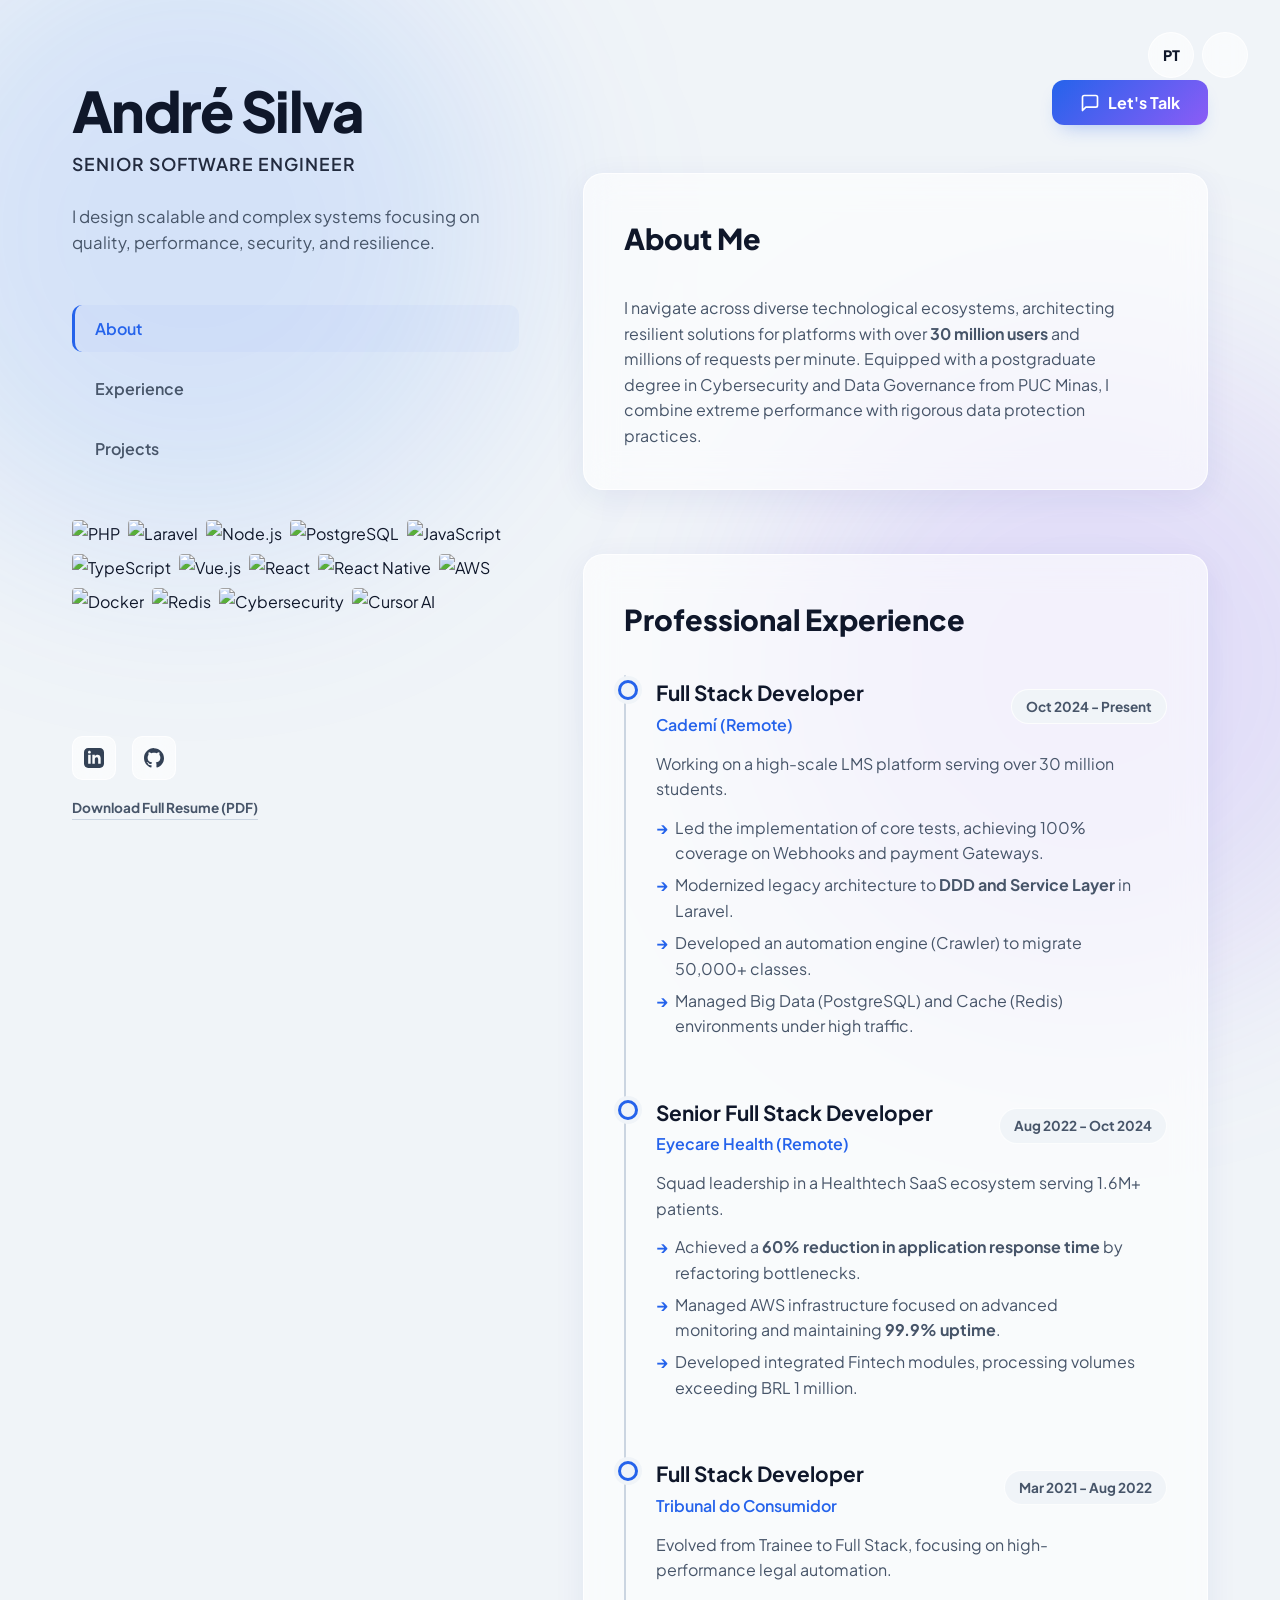
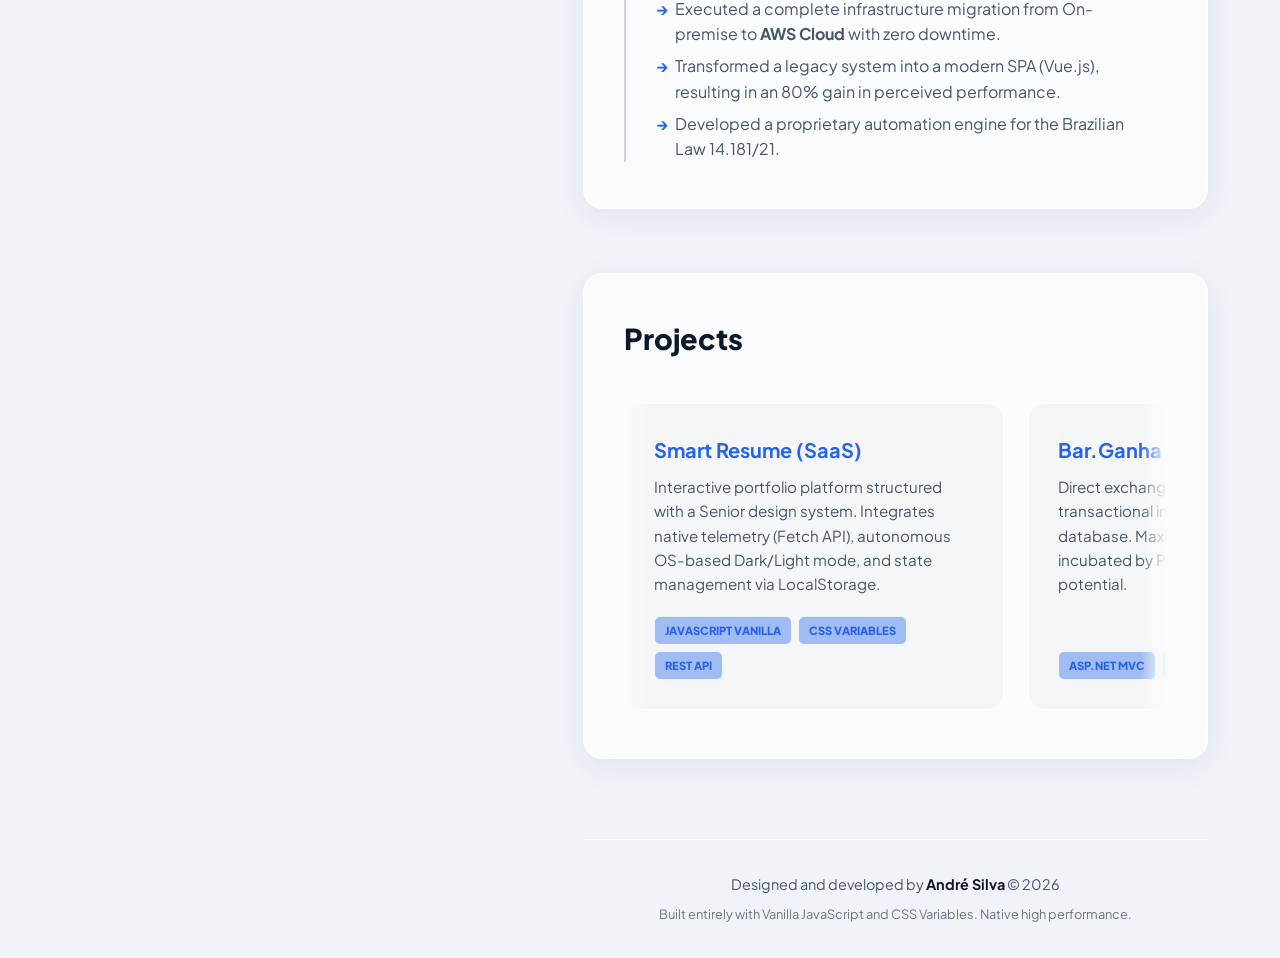
==== en/index.html @ 89e3fb8f "fix: apartando o css para arquivo proprio" ====
<!DOCTYPE html>
<html lang="en">
<head>
    <meta charset="UTF-8">
    <meta name="viewport" content="width=device-width, initial-scale=1.0">
    <title>André Silva | Senior Software Engineer</title>
    
    <script>
        let localTheme = localStorage.getItem('theme');
        let sysTheme = window.matchMedia('(prefers-color-scheme: dark)').matches ? 'dark' : 'light';
        let currentTheme = localTheme || sysTheme;
        document.documentElement.setAttribute('data-theme', currentTheme);
    </script>

    <meta name="theme-color" content="#f0f4f8" media="(prefers-color-scheme: light)">
    <meta name="theme-color" content="#020617" media="(prefers-color-scheme: dark)">
    <meta name="color-scheme" content="light dark">

    <link rel="preconnect" href="https://fonts.googleapis.com">
    <link rel="preconnect" href="https://fonts.gstatic.com" crossorigin>
    <link href="https://fonts.googleapis.com/css2?family=Plus+Jakarta+Sans:wght@400;500;600;700;800&display=swap" rel="stylesheet">
    
    <link rel="stylesheet" href="../style.css"></head>
<body>

    <div class="fixed-actions">
        <a href="../" class="action-btn" title="View in Portuguese">PT</a>
        
        <button class="action-btn theme-toggle" id="theme-toggle" title="Toggle Theme">
            <svg id="icon-sun" style="display: none;" viewBox="0 0 24 24"><circle cx="12" cy="12" r="5"></circle><line x1="12" y1="1" x2="12" y2="3"></line><line x1="12" y1="21" x2="12" y2="23"></line><line x1="4.22" y1="4.22" x2="5.64" y2="5.64"></line><line x1="18.36" y1="18.36" x2="19.78" y2="19.78"></line><line x1="1" y1="12" x2="3" y2="12"></line><line x1="21" y1="12" x2="23" y2="12"></line><line x1="4.22" y1="19.78" x2="5.64" y2="18.36"></line><line x1="18.36" y1="5.64" x2="19.78" y2="4.22"></line></svg>
            <svg id="icon-moon" style="display: none;" viewBox="0 0 24 24"><path d="M21 12.79A9 9 0 1 1 11.21 3 7 7 0 0 0 21 12.79z"></path></svg>
        </button>
    </div>

    <div class="container">
        
        <aside class="sidebar">
            <div>
                <h1 class="hero-title">André Silva</h1>
                <div class="hero-subtitle">Senior Software Engineer</div>
                <p class="hero-desc">I design scalable and complex systems focusing on quality, performance, security, and resilience.</p>
                
                <nav class="nav-menu">
                    <ul>
                        <li><a href="#about" class="active">About</a></li>
                        <li><a href="#experience">Experience</a></li>
                        <li><a href="#projects">Projects</a></li>
                    </ul>
                </nav>

                <div class="badges-container">
                    <img src="https://img.shields.io/badge/PHP-777BB4?style=for-the-badge&logo=php&logoColor=white" alt="PHP" />
                    <img src="https://img.shields.io/badge/Laravel-FF2D20?style=for-the-badge&logo=laravel&logoColor=white" alt="Laravel" />
                    <img src="https://img.shields.io/badge/Node.js-339933?style=for-the-badge&logo=nodedotjs&logoColor=white" alt="Node.js" />
                    <img src="https://img.shields.io/badge/PostgreSQL-4169E1?style=for-the-badge&logo=postgresql&logoColor=white" alt="PostgreSQL" />
                    <img src="https://img.shields.io/badge/JavaScript-F7DF1E?style=for-the-badge&logo=javascript&logoColor=black" alt="JavaScript" />
                    <img src="https://img.shields.io/badge/TypeScript-3178C6?style=for-the-badge&logo=typescript&logoColor=white" alt="TypeScript" />
                    <img src="https://img.shields.io/badge/Vue.js-4FC08D?style=for-the-badge&logo=vuedotjs&logoColor=white" alt="Vue.js" />
                    <img src="https://img.shields.io/badge/React-61DAFB?style=for-the-badge&logo=react&logoColor=black" alt="React" />
                    <img src="https://img.shields.io/badge/React_Native-61DAFB?style=for-the-badge&logo=react&logoColor=black" alt="React Native" />
                    <img src="https://img.shields.io/badge/AWS-232F3E?style=for-the-badge&logo=amazon-aws&logoColor=white" alt="AWS" />
                    <img src="https://img.shields.io/badge/Docker-2496ED?style=for-the-badge&logo=docker&logoColor=white" alt="Docker" />
                    <img src="https://img.shields.io/badge/Redis-DC382D?style=for-the-badge&logo=redis&logoColor=white" alt="Redis" />
                    <img src="https://img.shields.io/badge/Cybersecurity-000000?style=for-the-badge&logo=strapi&logoColor=white" alt="Cybersecurity" />
                    <img src="https://img.shields.io/badge/Cursor_AI-555555?style=for-the-badge&logo=openai&logoColor=white" alt="Cursor AI" />
                </div>
            </div>

            <div class="social-container">
                <div class="social-links">
                    <a href="https://linkedin.com/in/andre1753" class="social-btn" target="_blank" title="LinkedIn">
                        <svg viewBox="0 0 24 24"><path d="M19 0h-14c-2.761 0-5 2.239-5 5v14c0 2.761 2.239 5 5 5h14c2.762 0 5-2.239 5-5v-14c0-2.761-2.238-5-5-5zm-11 19h-3v-11h3v11zm-1.5-12.268c-.966 0-1.75-.79-1.75-1.764s.784-1.764 1.75-1.764 1.75.79 1.75 1.764-.783 1.764-1.75 1.764zm13.5 12.268h-3v-5.604c0-3.368-4-3.113-4 0v5.604h-3v-11h3v1.765c1.396-2.586 7-2.777 7 2.476v6.759z"/></svg>
                    </a>
                    <a href="https://github.com/Andre1753" class="social-btn" target="_blank" title="GitHub">
                        <svg viewBox="0 0 24 24"><path d="M12 0c-6.626 0-12 5.373-12 12 0 5.302 3.438 9.8 8.207 11.387.599.111.793-.261.793-.577v-2.234c-3.338.726-4.033-1.416-4.033-1.416-.546-1.387-1.333-1.756-1.333-1.756-1.089-.745.083-.729.083-.729 1.205.084 1.839 1.237 1.839 1.237 1.07 1.834 2.807 1.304 3.492.997.107-.775.418-1.305.76-1.604-2.665-.3-5.466-1.332-5.466-5.93 0-1.31.469-2.381 1.236-3.221-.124-.303-.535-1.524.117-3.176 0 0 1.008-.322 3.3 1.23.96-.267 1.98-.399 3-.405 1.02.006 2.04.138 3 .405 2.28-1.552 3.285-1.23 3.285-1.23.645 1.653.24 2.873.12 3.176.765.84 1.23 1.91 1.23 3.22 0 4.61-2.805 5.625-5.475 5.92.42.36.81 1.096.81 2.22 0 1.606-.015 2.896-.015 3.286 0 .315.21.69.825.57C20.565 22.092 24 17.592 24 12.297c0-6.627-5.373-12-12-12"/></svg>
                    </a>
                </div>
                <a href="#" class="btn-cv-secondary" download>Download Full Resume (PDF)</a>
            </div>
        </aside>

        <main class="main-content">
            
            <div class="top-cta">
                <button class="btn-glow" onclick="openModal()">
                    <svg width="20" height="20" viewBox="0 0 24 24" fill="none" stroke="currentColor" stroke-width="2" stroke-linecap="round" stroke-linejoin="round"><path d="M21 15a2 2 0 0 1-2 2H7l-4 4V5a2 2 0 0 1 2-2h14a2 2 0 0 1 2 2z"></path></svg>
                    <span class="btn-text">Let's Talk</span>
                </button>
            </div>

            <section id="about">
                <div class="glass-panel">
                    <h2 class="section-header">About Me</h2>
                    <p class="job-desc">I navigate across diverse technological ecosystems, architecting resilient solutions for platforms with over <strong>30 million users</strong> and millions of requests per minute. Equipped with a postgraduate degree in Cybersecurity and Data Governance from PUC Minas, I combine extreme performance with rigorous data protection practices.</p>
                </div>
            </section>

            <section id="experience">
                <div class="glass-panel">
                    <h2 class="section-header">Professional Experience</h2>
                    <div class="timeline">
                        <div class="timeline-item">
                            <div class="job-header">
                                <div class="job-title-group">
                                    <div class="job-title">Full Stack Developer</div>
                                    <div class="job-company">Cademí (Remote)</div>
                                </div>
                                <div class="job-date">Oct 2024 - Present</div>
                            </div>
                            <div class="job-desc">
                                Working on a high-scale LMS platform serving over 30 million students.
                                <ul>
                                    <li>Led the implementation of core tests, achieving 100% coverage on Webhooks and payment Gateways.</li>
                                    <li>Modernized legacy architecture to <strong>DDD and Service Layer</strong> in Laravel.</li>
                                    <li>Developed an automation engine (Crawler) to migrate 50,000+ classes.</li>
                                    <li>Managed Big Data (PostgreSQL) and Cache (Redis) environments under high traffic.</li>
                                </ul>
                            </div>
                        </div>

                        <div class="timeline-item">
                            <div class="job-header">
                                <div class="job-title-group">
                                    <div class="job-title">Senior Full Stack Developer</div>
                                    <div class="job-company">Eyecare Health (Remote)</div>
                                </div>
                                <div class="job-date">Aug 2022 - Oct 2024</div>
                            </div>
                            <div class="job-desc">
                                Squad leadership in a Healthtech SaaS ecosystem serving 1.6M+ patients.
                                <ul>
                                    <li>Achieved a <strong>60% reduction in application response time</strong> by refactoring bottlenecks.</li>
                                    <li>Managed AWS infrastructure focused on advanced monitoring and maintaining <strong>99.9% uptime</strong>.</li>
                                    <li>Developed integrated Fintech modules, processing volumes exceeding BRL 1 million.</li>
                                </ul>
                            </div>
                        </div>

                        <div class="timeline-item">
                            <div class="job-header">
                                <div class="job-title-group">
                                    <div class="job-title">Full Stack Developer</div>
                                    <div class="job-company">Tribunal do Consumidor</div>
                                </div>
                                <div class="job-date">Mar 2021 - Aug 2022</div>
                            </div>
                            <div class="job-desc">
                                Evolved from Trainee to Full Stack, focusing on high-performance legal automation.
                                <ul>
                                    <li>Executed a complete infrastructure migration from On-premise to <strong>AWS Cloud</strong> with zero downtime.</li>
                                    <li>Transformed a legacy system into a modern SPA (Vue.js), resulting in an 80% gain in perceived performance.</li>
                                    <li>Developed a proprietary automation engine for the Brazilian Law 14.181/21.</li>
                                </ul>
                            </div>
                        </div>
                    </div>
                </div>
            </section>

            <section id="projects">
                <div class="glass-panel">
                    <h2 class="section-header">Projects</h2>
                    
                    <div class="carousel-container">
                        <div class="carousel-track">
                            <div class="project-card">
                                <div>
                                    <h3>Smart Resume (SaaS)</h3>
                                    <p>Interactive portfolio platform structured with a Senior design system. Integrates native telemetry (Fetch API), autonomous OS-based Dark/Light mode, and state management via LocalStorage.</p>
                                </div>
                                <div class="project-tags">
                                    <span class="tag">JavaScript Vanilla</span><span class="tag">CSS Variables</span><span class="tag">REST API</span>
                                </div>
                            </div>

                            <div class="project-card">
                                <div>
                                    <h3>Bar.Ganha — Circular Economy</h3>
                                    <p>Direct exchange engine ensuring transactional integrity via relational database. Maximum grade final paper, incubated by PUC Minas due to its market potential.</p>
                                </div>
                                <div class="project-tags">
                                    <span class="tag">ASP.NET MVC</span><span class="tag">Azure</span><span class="tag">SQL Server</span>
                                </div>
                            </div>
                            
                            <div class="project-card">
                                <div>
                                    <h3>CalorieCounter</h3>
                                    <p>Predictive biophysical calculation engine and nutritional management system built strictly on Clean Architecture principles, ensuring total logic decoupling via the Repository Pattern.</p>
                                </div>
                                <div class="project-tags">
                                    <span class="tag">Laravel</span><span class="tag">Vue.js</span><span class="tag">PostgreSQL</span>
                                </div>
                            </div>

                            <div class="project-card">
                                <div>
                                    <h3>FinImprover — Dashboards</h3>
                                    <p>Corporate solution focused on reactivity and low latency. Automates the migration of complex spreadsheet workflows into a centralized database with dynamic financial intelligence chart generation.</p>
                                </div>
                                <div class="project-tags">
                                    <span class="tag">Livewire</span><span class="tag">MySQL</span><span class="tag">Tailwind CSS</span>
                                </div>
                            </div>

                            <div class="project-card">
                                <div>
                                    <h3>Smart Resume (SaaS)</h3>
                                    <p>Interactive portfolio platform structured with a Senior design system. Integrates native telemetry (Fetch API), autonomous OS-based Dark/Light mode, and state management via LocalStorage.</p>
                                </div>
                                <div class="project-tags">
                                    <span class="tag">JavaScript Vanilla</span><span class="tag">CSS Variables</span><span class="tag">REST API</span>
                                </div>
                            </div>

                            <div class="project-card">
                                <div>
                                    <h3>Bar.Ganha — Circular Economy</h3>
                                    <p>Direct exchange engine ensuring transactional integrity via relational database. Maximum grade final paper, incubated by PUC Minas due to its market potential.</p>
                                </div>
                                <div class="project-tags">
                                    <span class="tag">ASP.NET MVC</span><span class="tag">Azure</span><span class="tag">SQL Server</span>
                                </div>
                            </div>
                            
                            <div class="project-card">
                                <div>
                                    <h3>CalorieCounter</h3>
                                    <p>Predictive biophysical calculation engine and nutritional management system built strictly on Clean Architecture principles, ensuring total logic decoupling via the Repository Pattern.</p>
                                </div>
                                <div class="project-tags">
                                    <span class="tag">Laravel</span><span class="tag">Vue.js</span><span class="tag">PostgreSQL</span>
                                </div>
                            </div>

                            <div class="project-card">
                                <div>
                                    <h3>FinImprover — Dashboards</h3>
                                    <p>Corporate solution focused on reactivity and low latency. Automates the migration of complex spreadsheet workflows into a centralized database with dynamic financial intelligence chart generation.</p>
                                </div>
                                <div class="project-tags">
                                    <span class="tag">Livewire</span><span class="tag">MySQL</span><span class="tag">Tailwind CSS</span>
                                </div>
                            </div>
                        </div>
                    </div>
                </div>
            </section>

            <footer class="site-footer">
                <p>Designed and developed by <strong>André Silva</strong> &copy; 2026</p>
                <p class="footer-sub">Built entirely with Vanilla JavaScript and CSS Variables. Native high performance.</p>
            </footer>

        </main>
    </div>

    <div id="contact-modal" class="modal">
        <div class="modal-content">
            <span class="close-btn" onclick="closeModal()">&times;</span>
            <div id="visit-form-container">
                <div id="visit-form">
                    <p class="form-title">Start a Conversation</p>
                    <div class="form-group">
                        <label for="visitor-name">Full Name</label>
                        <input type="text" id="visitor-name" placeholder="Ex: John Doe" required>
                    </div>
                    <div class="form-group">
                        <label for="visitor-company">Company</label>
                        <input type="text" id="visitor-company" placeholder="Ex: Google, StartupXYZ" required>
                    </div>
                    <div class="form-group">
                        <label for="visitor-role">Role <span class="optional">(Optional)</span></label>
                        <input type="text" id="visitor-role" placeholder="Ex: Tech Lead, Recruiter">
                    </div>
                    <div class="form-group">
                        <label for="visitor-email">Corporate E-mail</label>
                        <input type="email" id="visitor-email" placeholder="name@company.com" required>
                    </div>
                    <div class="form-group">
                        <label for="visitor-phone">WhatsApp / Phone</label>
                        <input type="tel" id="visitor-phone" placeholder="+1 (555) 000-0000" required>
                    </div>
                    <button class="btn-glow" style="width: 100%; justify-content: center; margin-top: 15px;" onclick="marcarPresenca()">Send Message</button>
                </div>
                <div id="form-message" style="display: none; text-align: center; color: var(--primary); font-weight: 800; margin-top: 2rem; font-size: 1.2rem;">
                    <h3>Message Sent!</h3>
                    <p style="font-weight: 500; color: var(--text-muted); font-size: 1rem; margin-top: 0.5rem;">I received your details and will get back to you shortly.</p>
                </div>
            </div>
        </div>
    </div>

    <script src="../app.js" defer></script>
</body>
</html>
---- style.css ----
/* =========================================
    VARIÁVEIS DE TEMA E CSS GERAL
    ========================================= */
:root {
    --bg-base: #f0f4f8; --bg-blob-1: rgba(59, 130, 246, 0.15); --bg-blob-2: rgba(139, 92, 246, 0.15); 
    --card-bg: rgba(255, 255, 255, 0.6); --card-border: rgba(255, 255, 255, 0.8);
    --card-shadow: 0 8px 32px rgba(31, 38, 135, 0.07); --text-main: #0f172a; --text-muted: #475569;
    --primary: #2563eb; --primary-glow: rgba(37, 99, 235, 0.4); --accent: #8b5cf6;
    --timeline-line: #cbd5e1; --icon-fill: #334155; --modal-overlay: rgba(15, 23, 42, 0.6); 
    --modal-surface: #ffffff; --input-bg: #f8fafc; 
}
[data-theme="dark"] {
    --bg-base: #020617; --bg-blob-1: rgba(37, 99, 235, 0.15); --bg-blob-2: rgba(139, 92, 246, 0.1);
    --card-bg: rgba(30, 41, 59, 0.5); --card-border: rgba(255, 255, 255, 0.05);
    --card-shadow: 0 8px 32px rgba(0, 0, 0, 0.4); --text-main: #f8fafc; --text-muted: #94a3b8;
    --primary: #3b82f6; --primary-glow: rgba(59, 130, 246, 0.5); --accent: #a855f7;
    --timeline-line: #334155; --icon-fill: #cbd5e1; --modal-overlay: rgba(0, 0, 0, 0.8);
    --modal-surface: #0f172a; --input-bg: rgba(255, 255, 255, 0.05);
}
* { margin: 0; padding: 0; box-sizing: border-box; font-family: 'Plus Jakarta Sans', sans-serif; scroll-behavior: smooth; }
body { background-color: var(--bg-base); color: var(--text-main); line-height: 1.7; overflow-x: hidden; position: relative; transition: background-color 0.4s ease, color 0.4s ease; }
body::before, body::after { content: ''; position: fixed; border-radius: 50%; filter: blur(100px); z-index: -1; transition: background-color 0.4s ease; }
body::before { top: -10%; left: -10%; width: 50vw; height: 50vw; background: var(--bg-blob-1); }
body::after { bottom: -10%; right: -10%; width: 50vw; height: 50vw; background: var(--bg-blob-2); }
.container { max-width: 1200px; margin: 0 auto; padding: 0 2rem; display: flex; gap: 4rem; position: relative; z-index: 1; }

.fixed-actions { position: fixed; top: 2rem; right: 2rem; display: flex; align-items: center; gap: 0.5rem; z-index: 100; }
.action-btn { background: var(--card-bg); border: 1px solid var(--card-border); border-radius: 50%; width: 46px; height: 46px; display: flex; align-items: center; justify-content: center; cursor: pointer; color: var(--text-main); backdrop-filter: blur(10px); transition: all 0.3s ease; text-decoration: none; font-weight: 800; font-size: 0.9rem; }
.action-btn:hover { border-color: var(--primary); color: var(--primary); transform: scale(1.05); }
.action-btn svg { width: 20px; height: 20px; fill: none; stroke: currentColor; stroke-width: 2; stroke-linecap: round; stroke-linejoin: round; }

.btn-glow { background: linear-gradient(135deg, var(--primary), var(--accent)); color: white; border: none; padding: 12px 28px; border-radius: 12px; font-weight: 700; font-size: 1rem; cursor: pointer; transition: all 0.3s ease; box-shadow: 0 10px 20px -10px var(--primary-glow); display: inline-flex; align-items: center; gap: 8px; }
.btn-glow:hover { transform: translateY(-2px) scale(1.02); box-shadow: 0 15px 25px -10px var(--primary-glow); }

.sidebar { position: sticky; top: 0; width: 45%; height: 100vh; display: flex; flex-direction: column; justify-content: space-between; padding: 5rem 0; }
.hero-title { font-size: 3.5rem; font-weight: 800; line-height: 1.1; margin-bottom: 0.5rem; color: var(--text-main); letter-spacing: -0.03em; }
.hero-subtitle { font-size: 1.1rem; font-weight: 600; color: var(--text-main); margin-bottom: 1.5rem; letter-spacing: 1px; text-transform: uppercase; opacity: 0.9; }
.hero-desc { color: var(--text-muted); font-size: 1.05rem; line-height: 1.6; margin-bottom: 2rem; }

.nav-menu ul { list-style: none; padding: 0; margin: 3rem 0; }
.nav-menu li { margin-bottom: 0.8rem; }
.nav-menu a { display: block; text-decoration: none; color: var(--text-muted); font-weight: 600; font-size: 1rem; padding: 10px 20px; border-radius: 10px; transition: 0.3s; border-left: 3px solid transparent; }
.nav-menu a:hover { color: var(--text-main); background: rgba(255,255,255, 0.03); }
.nav-menu a.active { color: var(--primary); border-left-color: var(--primary); background: rgba(37, 99, 235, 0.05); }
[data-theme="light"] .nav-menu a:hover { background: rgba(0,0,0,0.02); }
[data-theme="light"] .nav-menu a.active { background: rgba(37, 99, 235, 0.03); }

.badges-container { display: flex; flex-wrap: wrap; justify-content: flex-start; gap: 8px; margin-bottom: 3rem; }
.badges-container img { border-radius: 4px; height: 26px; }

.social-container { display: flex; flex-direction: column; gap: 1rem; margin-top: auto; }
.social-links { display: flex; gap: 1rem; flex-wrap: wrap; }
.social-btn { display: flex; align-items: center; justify-content: center; width: 44px; height: 44px; background: var(--card-bg); border: 1px solid var(--card-border); border-radius: 10px; color: var(--text-main); font-weight: 600; text-decoration: none; backdrop-filter: blur(10px); transition: all 0.3s ease; }
.social-btn svg { width: 20px; height: 20px; fill: var(--icon-fill); transition: 0.3s; }
.social-btn:hover { border-color: var(--primary); transform: translateY(-3px); }

.btn-cv-secondary { text-decoration: none; font-size: 0.85rem; font-weight: 700; color: var(--text-muted); border-bottom: 1px solid var(--timeline-line); transition: 0.3s; align-self: flex-start; }
.btn-cv-secondary:hover { color: var(--text-main); border-color: var(--primary); }

.main-content { width: 55%; padding: 5rem 0 2rem 0; display: flex; flex-direction: column; gap: 4rem; }
.top-cta { display: flex; justify-content: flex-end; margin-bottom: -1rem; }
.glass-panel { background: var(--card-bg); backdrop-filter: blur(16px); -webkit-backdrop-filter: blur(16px); border: 1px solid var(--card-border); border-radius: 20px; box-shadow: var(--card-shadow); padding: 2.5rem; transition: background-color 0.4s ease, border-color 0.4s ease; }
.section-header { font-size: 1.8rem; font-weight: 800; margin-bottom: 2rem; color: var(--text-main); }

.timeline { position: relative; padding-left: 2rem; }
.timeline::before { content: ''; position: absolute; left: 0; top: 0; bottom: 0; width: 2px; background: var(--timeline-line); border-radius: 2px; }
.timeline-item { position: relative; margin-bottom: 3.5rem; }
.timeline-item:last-child { margin-bottom: 0; }
.timeline-item::before { content: ''; position: absolute; left: -2.4rem; top: 0.3rem; width: 14px; height: 14px; background: var(--bg-base); border: 3px solid var(--primary); border-radius: 50%; box-shadow: 0 0 0 4px var(--bg-base); transition: 0.3s; z-index: 2; }
.timeline-item:hover::before { background: var(--primary); box-shadow: 0 0 15px var(--primary-glow); }
.job-header { display: flex; justify-content: space-between; align-items: center; margin-bottom: 0.8rem; flex-wrap: wrap; gap: 1rem; }
.job-title-group { display: flex; flex-direction: column; }
.job-title { font-size: 1.3rem; font-weight: 700; color: var(--text-main); }
.job-company { color: var(--primary); font-weight: 600; font-size: 1rem; }
.job-date { font-size: 0.85rem; font-weight: 700; color: var(--text-muted); background: var(--bg-base); padding: 5px 14px; border-radius: 30px; border: 1px solid var(--card-border); transition: background-color 0.4s ease; }
.job-desc { color: var(--text-muted); margin-top: 0.5rem; line-height: 1.6; max-width: 95%; }
.job-desc ul { margin-top: 0.8rem; list-style: none; }
.job-desc li { position: relative; padding-left: 1.2rem; margin-bottom: 0.4rem; }
.job-desc li::before { content: '→'; position: absolute; left: 0; color: var(--primary); font-weight: bold; }

.carousel-container { width: 100%; overflow: hidden; position: relative; padding: 0.5rem 0; mask-image: linear-gradient(to right, transparent, black 5%, black 95%, transparent); -webkit-mask-image: linear-gradient(to right, transparent, black 5%, black 95%, transparent); }
.carousel-track { display: flex; gap: 1.5rem; width: max-content; animation: scroll-carousel 25s linear infinite; }
.carousel-track:hover { animation-play-state: paused; }
.project-card { width: 380px; flex-shrink: 0; padding: 1.8rem; border-radius: 16px; background: rgba(0,0,0,0.02); border: 1px solid var(--card-border); transition: 0.3s; display: flex; flex-direction: column; justify-content: space-between; }
[data-theme="dark"] .project-card { background: rgba(255,255,255,0.03); }
.project-card:hover { border-color: var(--primary); box-shadow: var(--card-shadow); }
.project-card h3 { font-size: 1.25rem; font-weight: 700; color: var(--primary); margin-bottom: 0.5rem; }
.project-card p { font-size: 0.95rem; color: var(--text-muted); margin-bottom: 1.2rem; line-height: 1.6; }
.project-tags { display: flex; flex-wrap: wrap; gap: 6px; }
.tag { font-size: 0.7rem; font-weight: 800; text-transform: uppercase; background: var(--primary-glow); color: var(--primary); padding: 4px 10px; border-radius: 6px; border: 1px solid var(--card-border); }
@keyframes scroll-carousel { 0% { transform: translateX(0); } 100% { transform: translateX(calc(-50% - 0.75rem)); } }

.site-footer { margin-top: 1rem; padding-top: 2rem; border-top: 1px solid var(--card-border); text-align: center; color: var(--text-muted); font-size: 0.9rem; }
.site-footer strong { color: var(--text-main); }
.footer-sub { font-size: 0.8rem; margin-top: 0.5rem; opacity: 0.8; }

.modal { display: none; position: fixed; z-index: 1000; inset: 0; background: var(--modal-overlay); backdrop-filter: blur(8px); align-items: center; justify-content: center; transition: background 0.4s; }
.modal-content { background: var(--modal-surface); border: 1px solid var(--card-border); padding: 2.5rem; border-radius: 24px; width: 90%; max-width: 450px; box-shadow: var(--card-shadow); position: relative; max-height: 90vh; overflow-y: auto; transition: background 0.4s ease; }
.close-btn { position: absolute; top: 20px; right: 24px; font-size: 1.5rem; cursor: pointer; color: var(--text-muted); transition: 0.2s; }
.close-btn:hover { color: var(--text-main); transform: scale(1.1); }
.form-title { text-align: center; font-weight: 800; font-size: 1.3rem; margin-bottom: 1.5rem; color: var(--text-main); }
.form-group { margin-bottom: 1.2rem; }
label { display: block; margin-bottom: 0.4rem; font-size: 0.85rem; font-weight: 700; color: var(--text-main); }
input { width: 100%; padding: 14px; background: var(--input-bg); border: 1px solid var(--timeline-line); color: var(--text-main); border-radius: 12px; font-size: 1rem; transition: 0.3s; }
input:focus { outline: none; border-color: var(--primary); box-shadow: 0 0 0 4px var(--primary-glow); background: transparent; }
.optional { font-weight: 400; color: var(--text-muted); font-size: 0.75rem; }

@media (max-width: 968px) {
    .container { flex-direction: column; gap: 2rem; padding: 1.5rem; }
    .fixed-actions { position: absolute; top: 1.5rem; right: 1.5rem; }
    .sidebar { position: relative; width: 100%; height: auto; padding: 5rem 0 1rem 0; }
    .sidebar .hero-desc, .sidebar .btn-cv-secondary { text-align: left;}
    .badges-container { justify-content: flex-start; margin-bottom: 1.5rem; }
    .nav-menu { display: none; }
    .main-content { width: 100%; padding: 1rem 0; gap: 2rem; }
    .top-cta { display: none; }
    .hero-title { font-size: 2.8rem; }
    .job-header { align-items: flex-start; flex-direction: column; gap: 0.5rem; }
    .job-desc { max-width: 100%; }
    .project-card { width: 300px; }
    .carousel-track { animation-duration: 20s; }
}
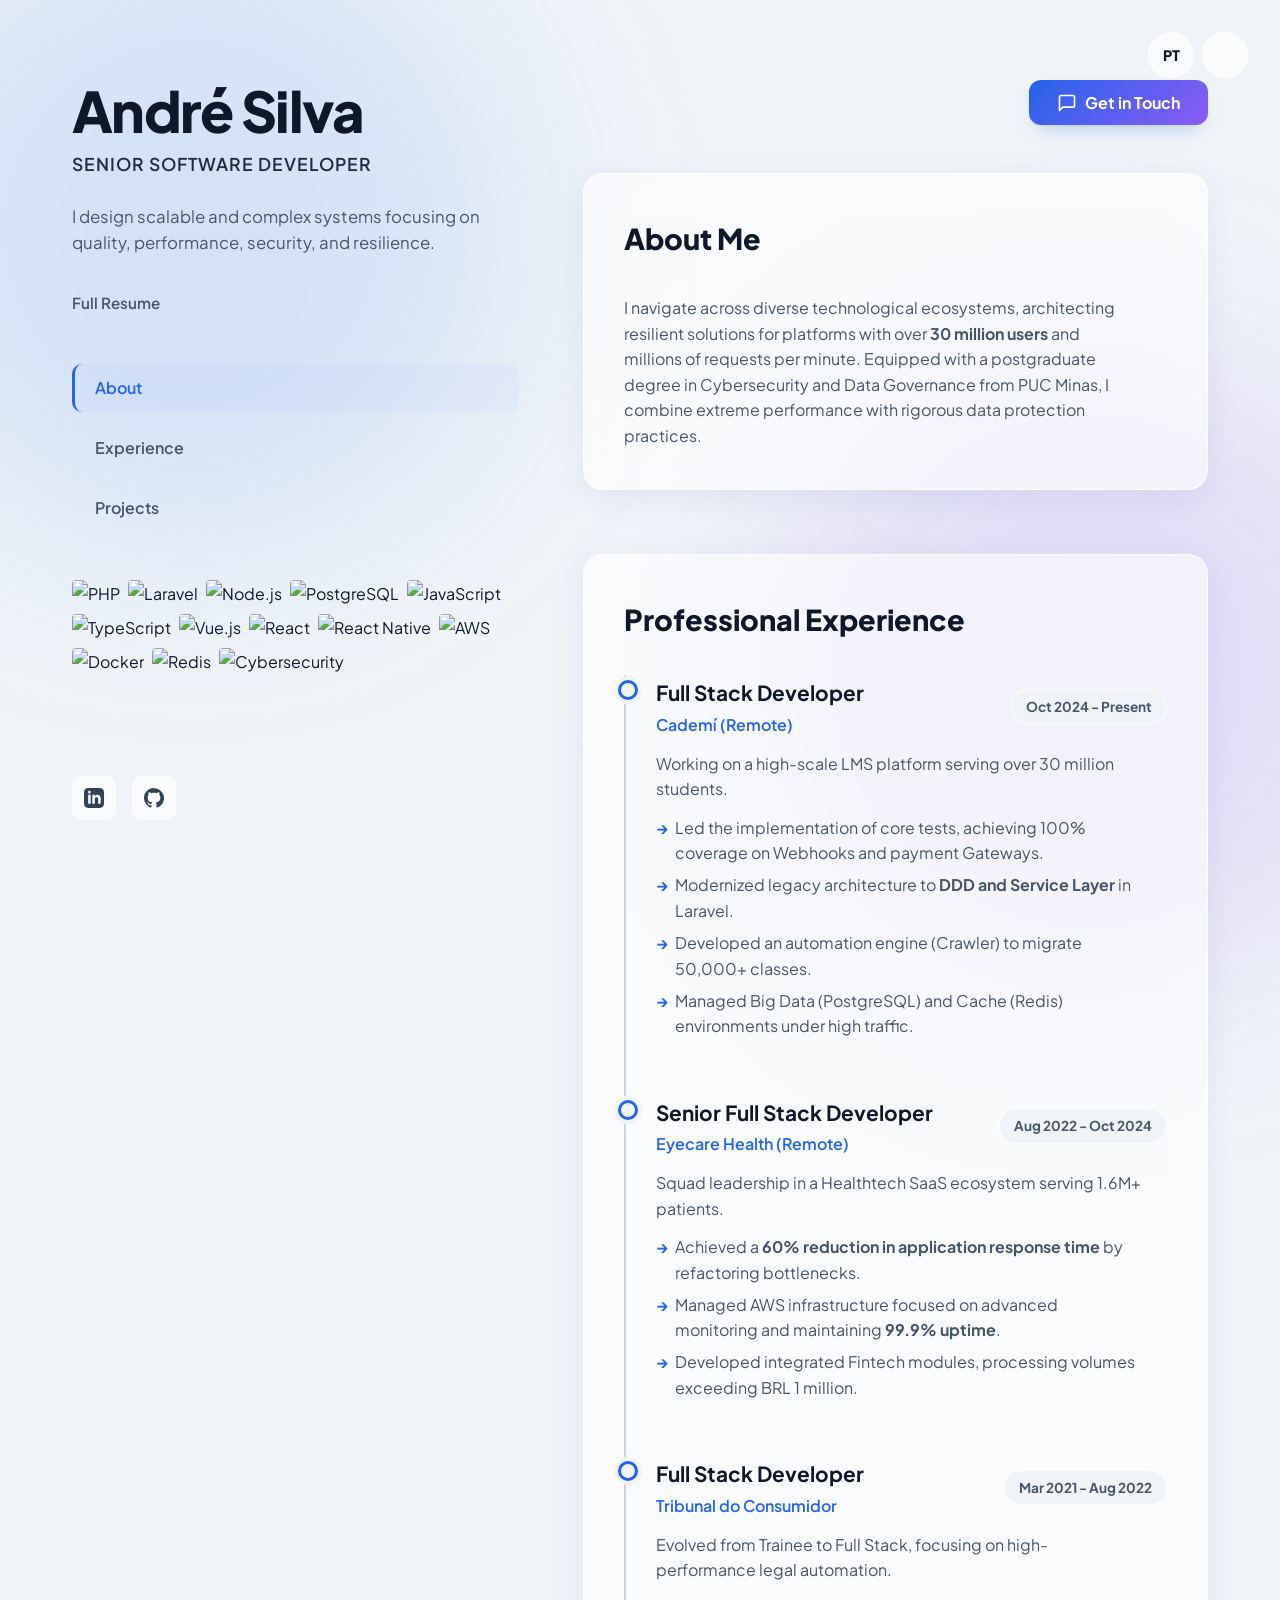
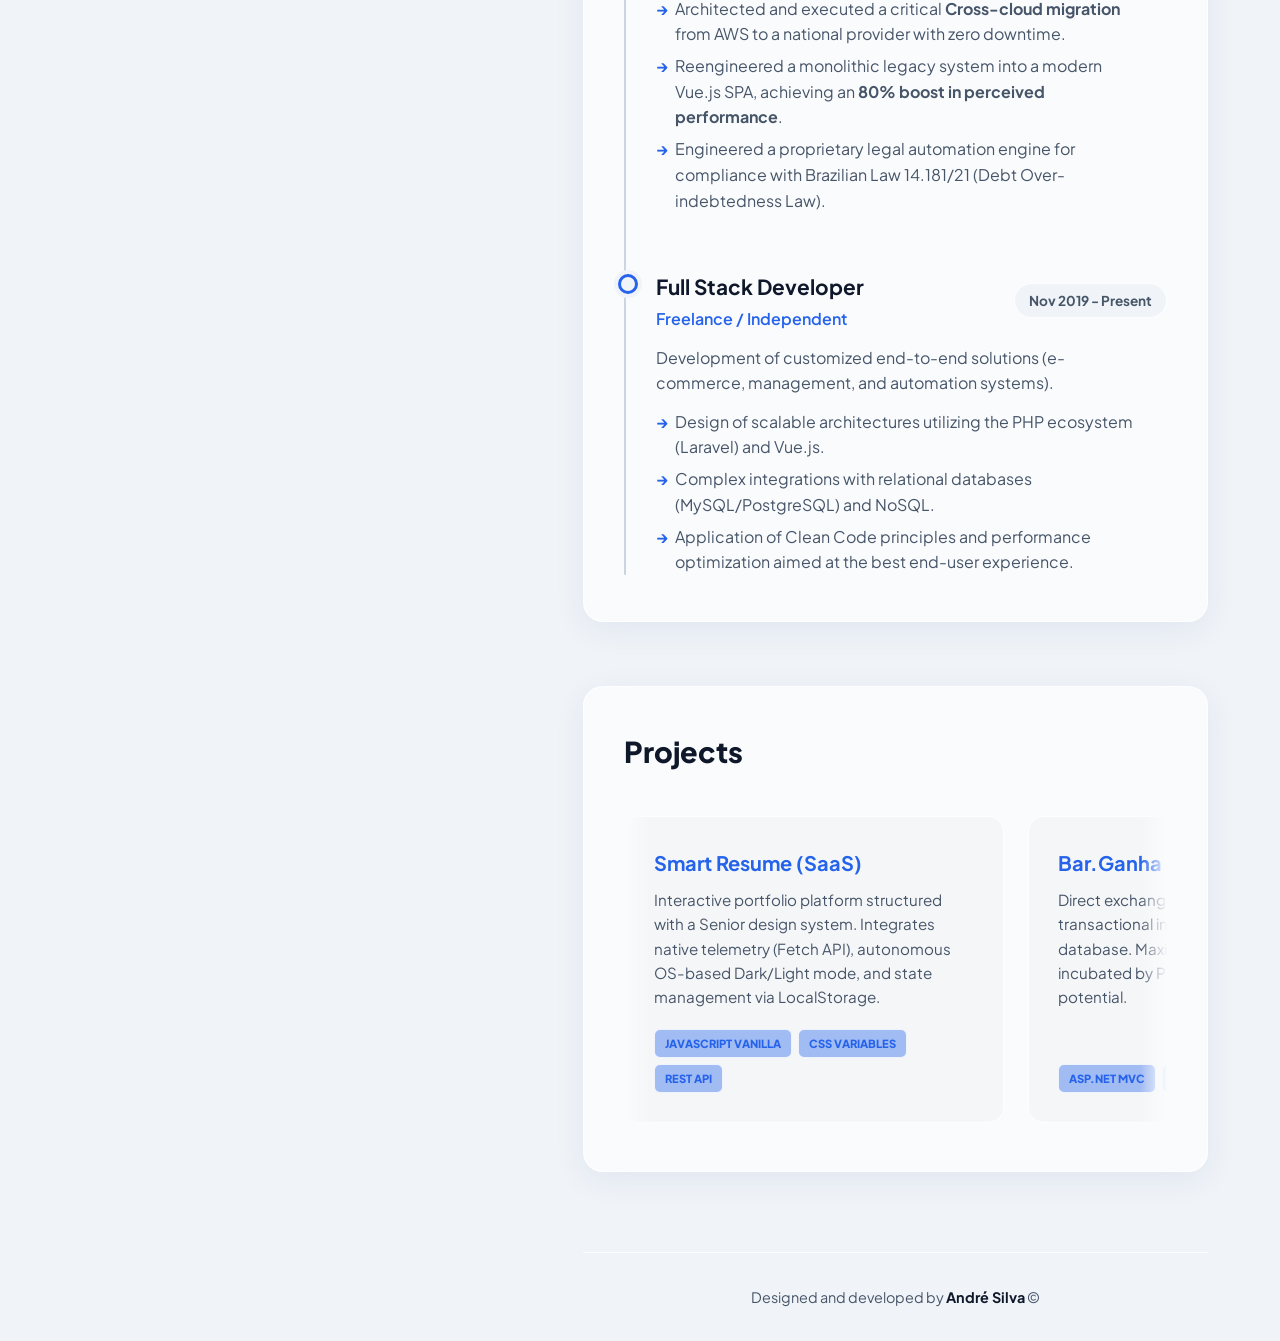
==== commit 794bc557: "fix: corrigindo link do download curriculo" ====
--- a/en/index.html
+++ b/en/index.html
@@ -37,9 +37,31 @@
         <aside class="sidebar">
             <div>
                 <h1 class="hero-title">André Silva</h1>
-                <div class="hero-subtitle">Senior Software Engineer</div>
+                <div class="hero-subtitle">Senior Software Developer</div>
                 <p class="hero-desc">I design scalable and complex systems focusing on quality, performance, security, and resilience.</p>
                 
+                <div class="cv-action-group" style="display: flex; align-items: center; gap: 8px;">
+                    <span style="font-size: 0.95rem; font-weight: 600; color: var(--text-muted);">Full Resume</span>
+                    
+                    <div style="display: flex; gap: 6px; margin-left: 4px;">
+                        <a href="https://docs.google.com/document/d/1E7lrTPY4NHcKf4jUF34Z9VyZpuNGYJ7DZqdQ0Kn_sA4/preview" target="_blank" rel="noopener noreferrer" class="cv-icon-btn" title="Visualizar no Navegador">
+                            <svg viewBox="0 0 24 24" fill="none" stroke="currentColor" stroke-width="2" stroke-linecap="round" stroke-linejoin="round">
+                                <path d="M18 13v6a2 2 0 0 1-2 2H5a2 2 0 0 1-2-2V8a2 2 0 0 1 2-2h6"></path>
+                                <polyline points="15 3 21 3 21 9"></polyline>
+                                <line x1="10" y1="14" x2="21" y2="3"></line>
+                            </svg>
+                        </a>
+
+                        <a href="https://docs.google.com/document/d/1E7lrTPY4NHcKf4jUF34Z9VyZpuNGYJ7DZqdQ0Kn_sA4/export?format=pdf&tab=t.0" class="cv-icon-btn" title="Baixar PDF">
+                            <svg viewBox="0 0 24 24" fill="none" stroke="currentColor" stroke-width="2" stroke-linecap="round" stroke-linejoin="round">
+                                <path d="M21 15v4a2 2 0 0 1-2 2H5a2 2 0 0 1-2-2v-4"></path>
+                                <polyline points="7 10 12 15 17 10"></polyline>
+                                <line x1="12" y1="15" x2="12" y2="3"></line>
+                            </svg>
+                        </a>
+                    </div>
+                </div>
+
                 <nav class="nav-menu">
                     <ul>
                         <li><a href="#about" class="active">About</a></li>
@@ -62,7 +84,6 @@
                     <img src="https://img.shields.io/badge/Docker-2496ED?style=for-the-badge&logo=docker&logoColor=white" alt="Docker" />
                     <img src="https://img.shields.io/badge/Redis-DC382D?style=for-the-badge&logo=redis&logoColor=white" alt="Redis" />
                     <img src="https://img.shields.io/badge/Cybersecurity-000000?style=for-the-badge&logo=strapi&logoColor=white" alt="Cybersecurity" />
-                    <img src="https://img.shields.io/badge/Cursor_AI-555555?style=for-the-badge&logo=openai&logoColor=white" alt="Cursor AI" />
                 </div>
             </div>
 
@@ -75,7 +96,6 @@
                         <svg viewBox="0 0 24 24"><path d="M12 0c-6.626 0-12 5.373-12 12 0 5.302 3.438 9.8 8.207 11.387.599.111.793-.261.793-.577v-2.234c-3.338.726-4.033-1.416-4.033-1.416-.546-1.387-1.333-1.756-1.333-1.756-1.089-.745.083-.729.083-.729 1.205.084 1.839 1.237 1.839 1.237 1.07 1.834 2.807 1.304 3.492.997.107-.775.418-1.305.76-1.604-2.665-.3-5.466-1.332-5.466-5.93 0-1.31.469-2.381 1.236-3.221-.124-.303-.535-1.524.117-3.176 0 0 1.008-.322 3.3 1.23.96-.267 1.98-.399 3-.405 1.02.006 2.04.138 3 .405 2.28-1.552 3.285-1.23 3.285-1.23.645 1.653.24 2.873.12 3.176.765.84 1.23 1.91 1.23 3.22 0 4.61-2.805 5.625-5.475 5.92.42.36.81 1.096.81 2.22 0 1.606-.015 2.896-.015 3.286 0 .315.21.69.825.57C20.565 22.092 24 17.592 24 12.297c0-6.627-5.373-12-12-12"/></svg>
                     </a>
                 </div>
-                <a href="#" class="btn-cv-secondary" download>Download Full Resume (PDF)</a>
             </div>
         </aside>
 
@@ -84,7 +104,7 @@
             <div class="top-cta">
                 <button class="btn-glow" onclick="openModal()">
                     <svg width="20" height="20" viewBox="0 0 24 24" fill="none" stroke="currentColor" stroke-width="2" stroke-linecap="round" stroke-linejoin="round"><path d="M21 15a2 2 0 0 1-2 2H7l-4 4V5a2 2 0 0 1 2-2h14a2 2 0 0 1 2 2z"></path></svg>
-                    <span class="btn-text">Let's Talk</span>
+                    <span class="btn-text">Get in Touch</span>
                 </button>
             </div>
 
@@ -147,12 +167,31 @@
                             <div class="job-desc">
                                 Evolved from Trainee to Full Stack, focusing on high-performance legal automation.
                                 <ul>
-                                    <li>Executed a complete infrastructure migration from On-premise to <strong>AWS Cloud</strong> with zero downtime.</li>
-                                    <li>Transformed a legacy system into a modern SPA (Vue.js), resulting in an 80% gain in perceived performance.</li>
-                                    <li>Developed a proprietary automation engine for the Brazilian Law 14.181/21.</li>
+                                    <li>Architected and executed a critical <strong>Cross-cloud migration</strong> from AWS to a national provider with zero downtime.</li>
+                                    <li>Reengineered a monolithic legacy system into a modern Vue.js SPA, achieving an <strong>80% boost in perceived performance</strong>.</li>
+                                    <li>Engineered a proprietary legal automation engine for compliance with Brazilian Law 14.181/21 (Debt Over-indebtedness Law).</li>                                
                                 </ul>
                             </div>
                         </div>
+
+                        <div class="timeline-item">
+                            <div class="job-header">
+                                <div class="job-title-group">
+                                    <div class="job-title">Full Stack Developer</div>
+                                    <div class="job-company">Freelance / Independent</div>
+                                </div>
+                                <div class="job-date">Nov 2019 - Present</div>
+                            </div>
+                            <div class="job-desc">
+                                Development of customized end-to-end solutions (e-commerce, management, and automation systems).
+                                <ul>
+                                    <li>Design of scalable architectures utilizing the PHP ecosystem (Laravel) and Vue.js.</li>
+                                    <li>Complex integrations with relational databases (MySQL/PostgreSQL) and NoSQL.</li>
+                                    <li>Application of Clean Code principles and performance optimization aimed at the best end-user experience.</li>
+                                </ul>
+                            </div>
+                        </div>
+
                     </div>
                 </div>
             </section>
@@ -239,7 +278,7 @@
                                     <p>Corporate solution focused on reactivity and low latency. Automates the migration of complex spreadsheet workflows into a centralized database with dynamic financial intelligence chart generation.</p>
                                 </div>
                                 <div class="project-tags">
-                                    <span class="tag">Livewire</span><span class="tag">MySQL</span><span class="tag">Tailwind CSS</span>
+                                    <span class="tag">Laravel</span><span class="tag">Livewire</span><span class="tag">MySQL</span>
                                 </div>
                             </div>
                         </div>
@@ -248,8 +287,7 @@
             </section>
 
             <footer class="site-footer">
-                <p>Designed and developed by <strong>André Silva</strong> &copy; 2026</p>
-                <p class="footer-sub">Built entirely with Vanilla JavaScript and CSS Variables. Native high performance.</p>
+                <p>Designed and developed by <strong>André Silva</strong> &copy; <span id="year"></span></p>
             </footer>
 
         </main>
@@ -260,32 +298,25 @@
             <span class="close-btn" onclick="closeModal()">&times;</span>
             <div id="visit-form-container">
                 <div id="visit-form">
-                    <p class="form-title">Start a Conversation</p>
+                    <p class="form-title">Get in Touch</p>
+                    <p style="text-align: center; color: var(--text-muted); font-size: 0.95rem; margin-top: -15px; margin-bottom: 25px;">Tell me about your project or the role you are looking to fill.</p>
                     <div class="form-group">
-                        <label for="visitor-name">Full Name</label>
-                        <input type="text" id="visitor-name" placeholder="Ex: John Doe" required>
+                        <label for="visitor-name">Name</label>
+                        <input type="text" id="visitor-name" placeholder="e.g., John Doe" required>
                     </div>
                     <div class="form-group">
-                        <label for="visitor-company">Company</label>
-                        <input type="text" id="visitor-company" placeholder="Ex: Google, StartupXYZ" required>
+                        <label for="visitor-email">Email</label>
+                        <input type="email" id="visitor-email" placeholder="john@company.com" required>
                     </div>
                     <div class="form-group">
-                        <label for="visitor-role">Role <span class="optional">(Optional)</span></label>
-                        <input type="text" id="visitor-role" placeholder="Ex: Tech Lead, Recruiter">
-                    </div>
-                    <div class="form-group">
-                        <label for="visitor-email">Corporate E-mail</label>
-                        <input type="email" id="visitor-email" placeholder="name@company.com" required>
-                    </div>
-                    <div class="form-group">
-                        <label for="visitor-phone">WhatsApp / Phone</label>
-                        <input type="tel" id="visitor-phone" placeholder="+1 (555) 000-0000" required>
-                    </div>
-                    <button class="btn-glow" style="width: 100%; justify-content: center; margin-top: 15px;" onclick="marcarPresenca()">Send Message</button>
+                        <label for="visitor-message">Message</label>
+                        <textarea id="visitor-message" rows="4" placeholder="How can I help you?" required></textarea>
+                    </div>
+                    <button class="btn-glow" style="width: 100%; justify-content: center; margin-top: 10px;" onclick="enviarMensagem()">Send Message</button>
                 </div>
                 <div id="form-message" style="display: none; text-align: center; color: var(--primary); font-weight: 800; margin-top: 2rem; font-size: 1.2rem;">
                     <h3>Message Sent!</h3>
-                    <p style="font-weight: 500; color: var(--text-muted); font-size: 1rem; margin-top: 0.5rem;">I received your details and will get back to you shortly.</p>
+                    <p style="font-weight: 500; color: var(--text-muted); font-size: 1rem; margin-top: 0.5rem;">I've received your message and will get back to you shortly.</p>
                 </div>
             </div>
         </div>
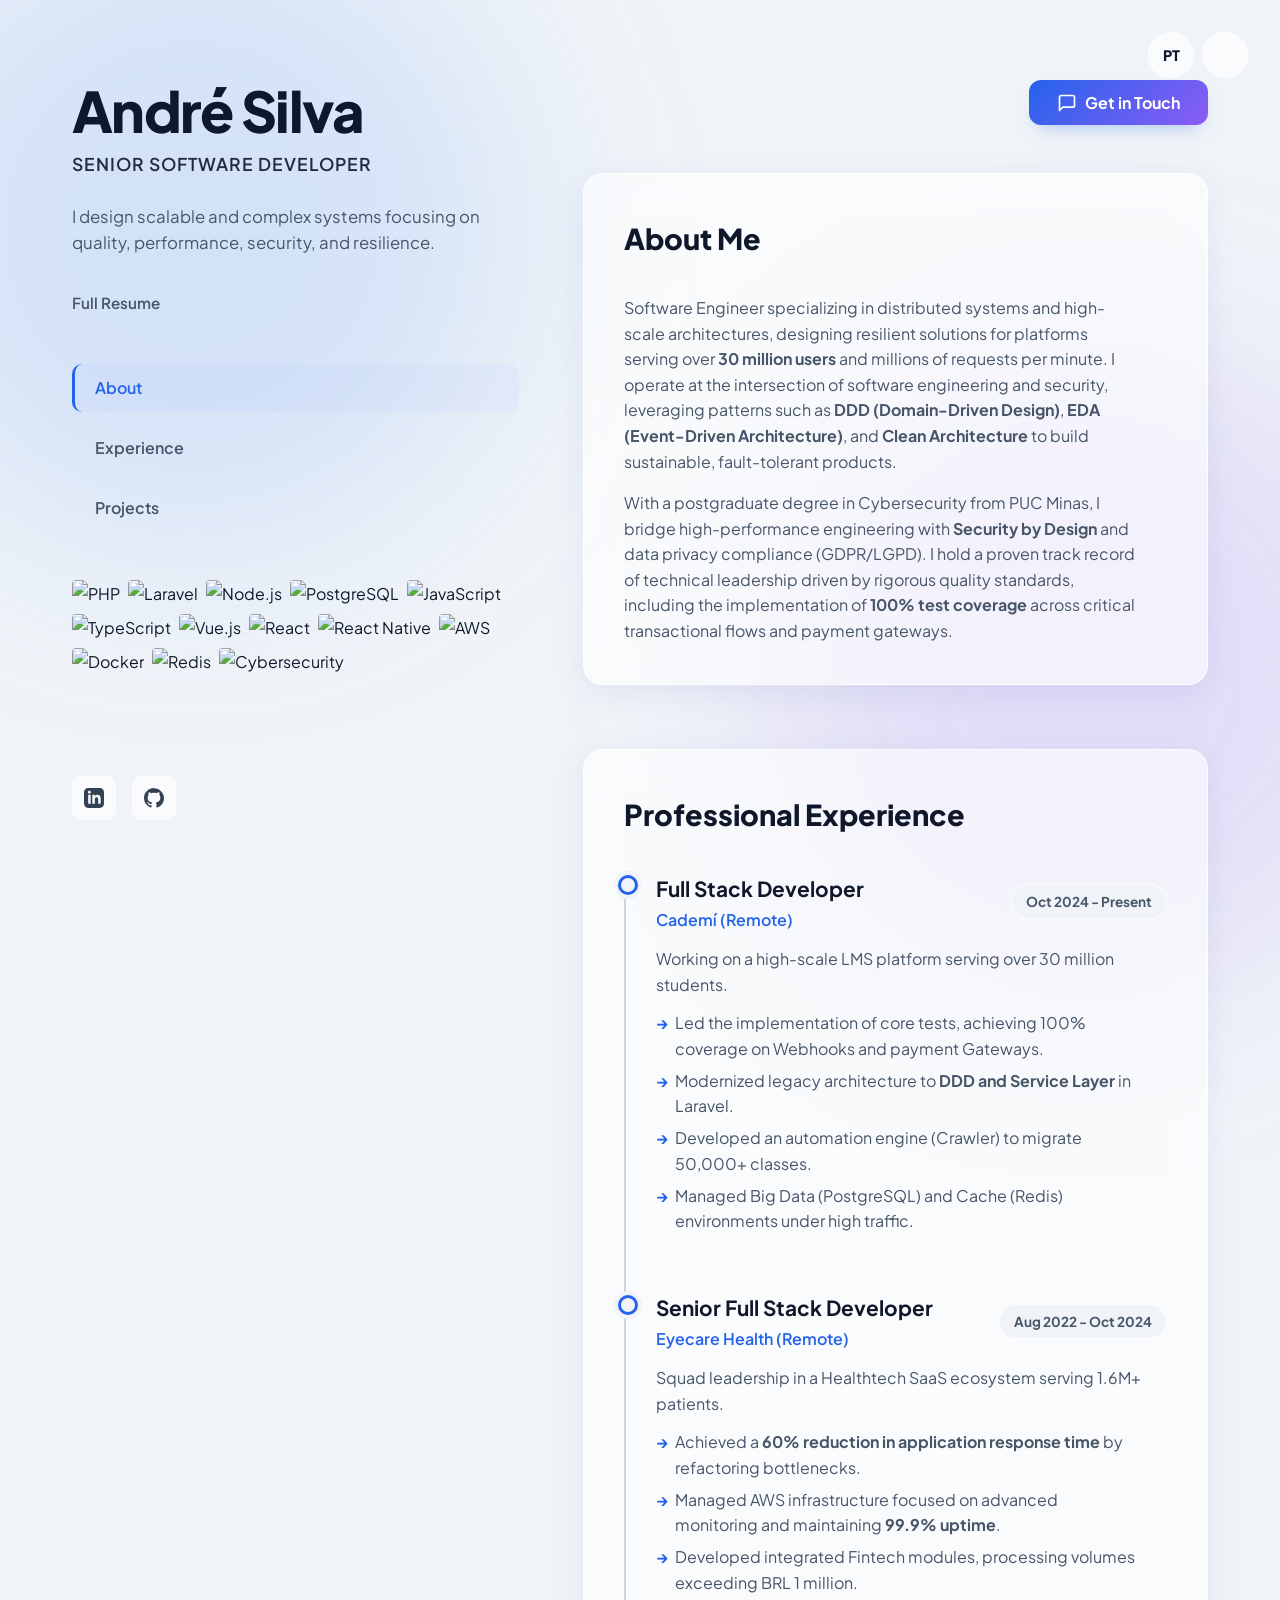
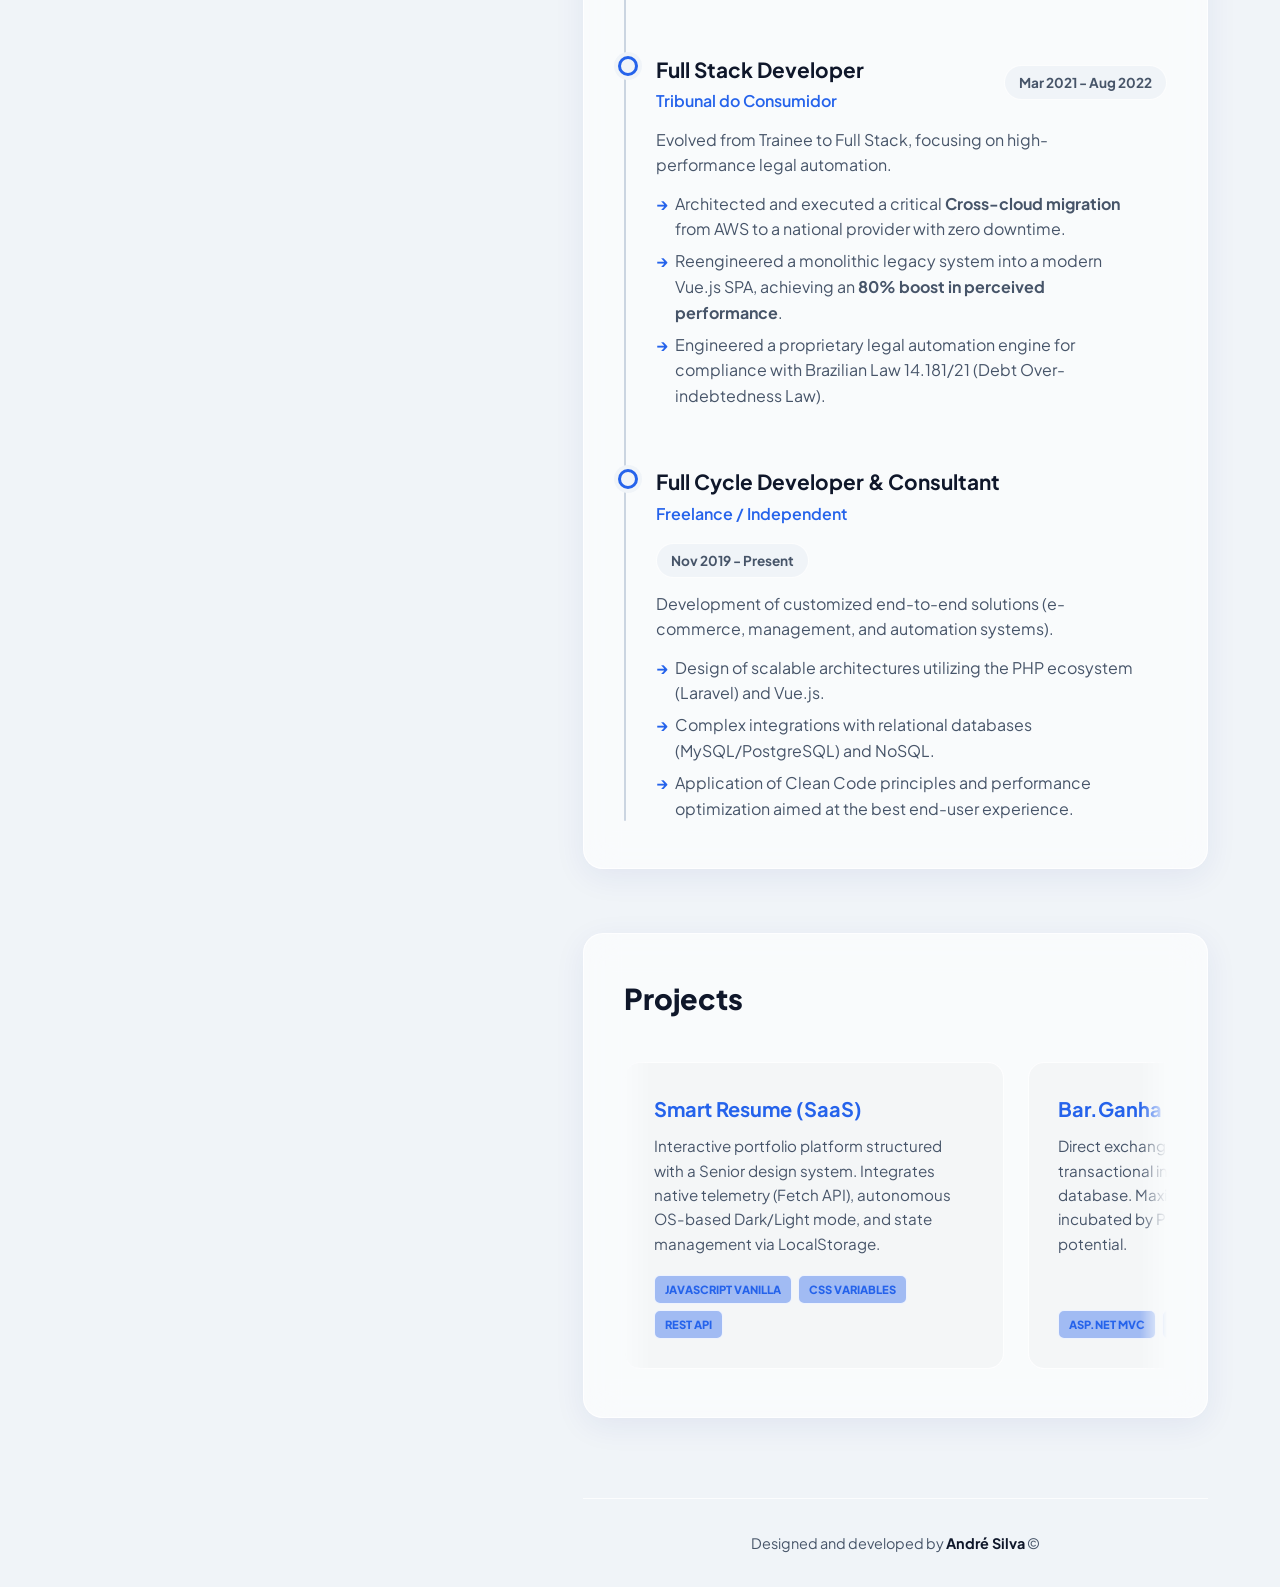
==== commit 79a0f632: "fix: corrigindo link social" ====
--- a/en/index.html
+++ b/en/index.html
@@ -7,7 +7,7 @@
     
     <script>
         let localTheme = localStorage.getItem('theme');
-        let sysTheme = window.matchMedia('(prefers-color-scheme: dark)').matches ? 'dark' : 'light';
+        let sysTheme = window.matchMedia('(prefers-color-scheme: light)').matches ? 'light' : 'dark';
         let currentTheme = localTheme || sysTheme;
         document.documentElement.setAttribute('data-theme', currentTheme);
     </script>
@@ -16,6 +16,7 @@
     <meta name="theme-color" content="#020617" media="(prefers-color-scheme: dark)">
     <meta name="color-scheme" content="light dark">
 
+    <link rel="icon" type="image/svg+xml" href="data:image/svg+xml,<svg xmlns='http://www.w3.org/2000/svg' viewBox='0 0 24 24' fill='none' stroke='%237c3aed' stroke-width='2' stroke-linecap='round' stroke-linejoin='round'><polyline points='16 18 22 12 16 6'></polyline><polyline points='8 6 2 12 8 18'></polyline></svg>">
     <link rel="preconnect" href="https://fonts.googleapis.com">
     <link rel="preconnect" href="https://fonts.gstatic.com" crossorigin>
     <link href="https://fonts.googleapis.com/css2?family=Plus+Jakarta+Sans:wght@400;500;600;700;800&display=swap" rel="stylesheet">
@@ -89,10 +90,10 @@
 
             <div class="social-container">
                 <div class="social-links">
-                    <a href="https://linkedin.com/in/andre1753" class="social-btn" target="_blank" title="LinkedIn">
+                    <a href="https://linkedin.com/in/andreodev" class="social-btn" target="_blank" title="LinkedIn">
                         <svg viewBox="0 0 24 24"><path d="M19 0h-14c-2.761 0-5 2.239-5 5v14c0 2.761 2.239 5 5 5h14c2.762 0 5-2.239 5-5v-14c0-2.761-2.238-5-5-5zm-11 19h-3v-11h3v11zm-1.5-12.268c-.966 0-1.75-.79-1.75-1.764s.784-1.764 1.75-1.764 1.75.79 1.75 1.764-.783 1.764-1.75 1.764zm13.5 12.268h-3v-5.604c0-3.368-4-3.113-4 0v5.604h-3v-11h3v1.765c1.396-2.586 7-2.777 7 2.476v6.759z"/></svg>
                     </a>
-                    <a href="https://github.com/Andre1753" class="social-btn" target="_blank" title="GitHub">
+                    <a href="https://github.com/andreodevv" class="social-btn" target="_blank" title="GitHub">
                         <svg viewBox="0 0 24 24"><path d="M12 0c-6.626 0-12 5.373-12 12 0 5.302 3.438 9.8 8.207 11.387.599.111.793-.261.793-.577v-2.234c-3.338.726-4.033-1.416-4.033-1.416-.546-1.387-1.333-1.756-1.333-1.756-1.089-.745.083-.729.083-.729 1.205.084 1.839 1.237 1.839 1.237 1.07 1.834 2.807 1.304 3.492.997.107-.775.418-1.305.76-1.604-2.665-.3-5.466-1.332-5.466-5.93 0-1.31.469-2.381 1.236-3.221-.124-.303-.535-1.524.117-3.176 0 0 1.008-.322 3.3 1.23.96-.267 1.98-.399 3-.405 1.02.006 2.04.138 3 .405 2.28-1.552 3.285-1.23 3.285-1.23.645 1.653.24 2.873.12 3.176.765.84 1.23 1.91 1.23 3.22 0 4.61-2.805 5.625-5.475 5.92.42.36.81 1.096.81 2.22 0 1.606-.015 2.896-.015 3.286 0 .315.21.69.825.57C20.565 22.092 24 17.592 24 12.297c0-6.627-5.373-12-12-12"/></svg>
                     </a>
                 </div>
@@ -111,7 +112,14 @@
             <section id="about">
                 <div class="glass-panel">
                     <h2 class="section-header">About Me</h2>
-                    <p class="job-desc">I navigate across diverse technological ecosystems, architecting resilient solutions for platforms with over <strong>30 million users</strong> and millions of requests per minute. Equipped with a postgraduate degree in Cybersecurity and Data Governance from PUC Minas, I combine extreme performance with rigorous data protection practices.</p>
+                    <p class="job-desc">
+                        Software Engineer specializing in distributed systems and high-scale architectures, designing resilient solutions for platforms serving over <strong>30 million users</strong> and millions of requests per minute. 
+                        I operate at the intersection of software engineering and security, leveraging patterns such as <strong>DDD (Domain-Driven Design)</strong>, <strong>EDA (Event-Driven Architecture)</strong>, and <strong>Clean Architecture</strong> to build sustainable, fault-tolerant products.
+                    </p>
+                    <p class="job-desc" style="margin-top: 1rem;">
+                        With a postgraduate degree in Cybersecurity from PUC Minas, I bridge high-performance engineering with <strong>Security by Design</strong> and data privacy compliance (GDPR/LGPD). 
+                        I hold a proven track record of technical leadership driven by rigorous quality standards, including the implementation of <strong>100% test coverage</strong> across critical transactional flows and payment gateways.
+                    </p>                
                 </div>
             </section>
 
@@ -177,7 +185,7 @@
                         <div class="timeline-item">
                             <div class="job-header">
                                 <div class="job-title-group">
-                                    <div class="job-title">Full Stack Developer</div>
+                                    <div class="job-title">Full Cycle Developer & Consultant</div>
                                     <div class="job-company">Freelance / Independent</div>
                                 </div>
                                 <div class="job-date">Nov 2019 - Present</div>
